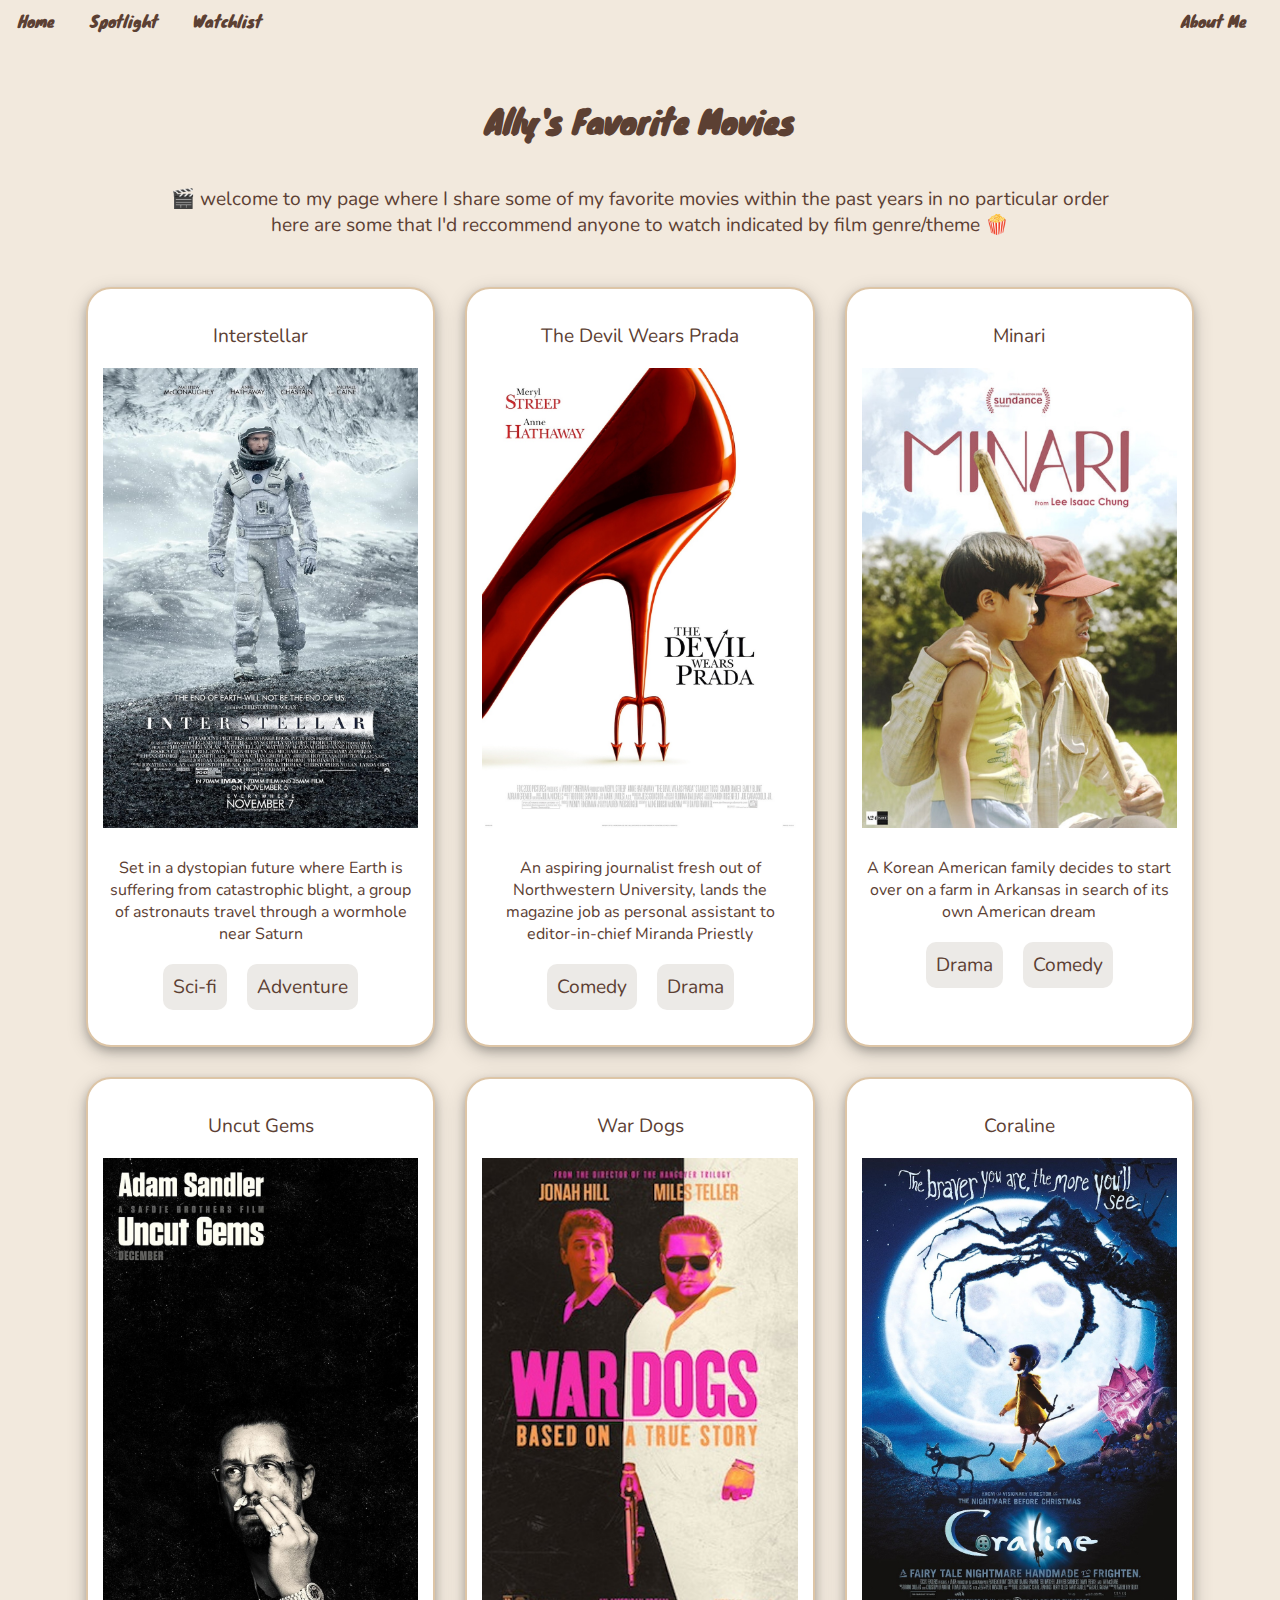
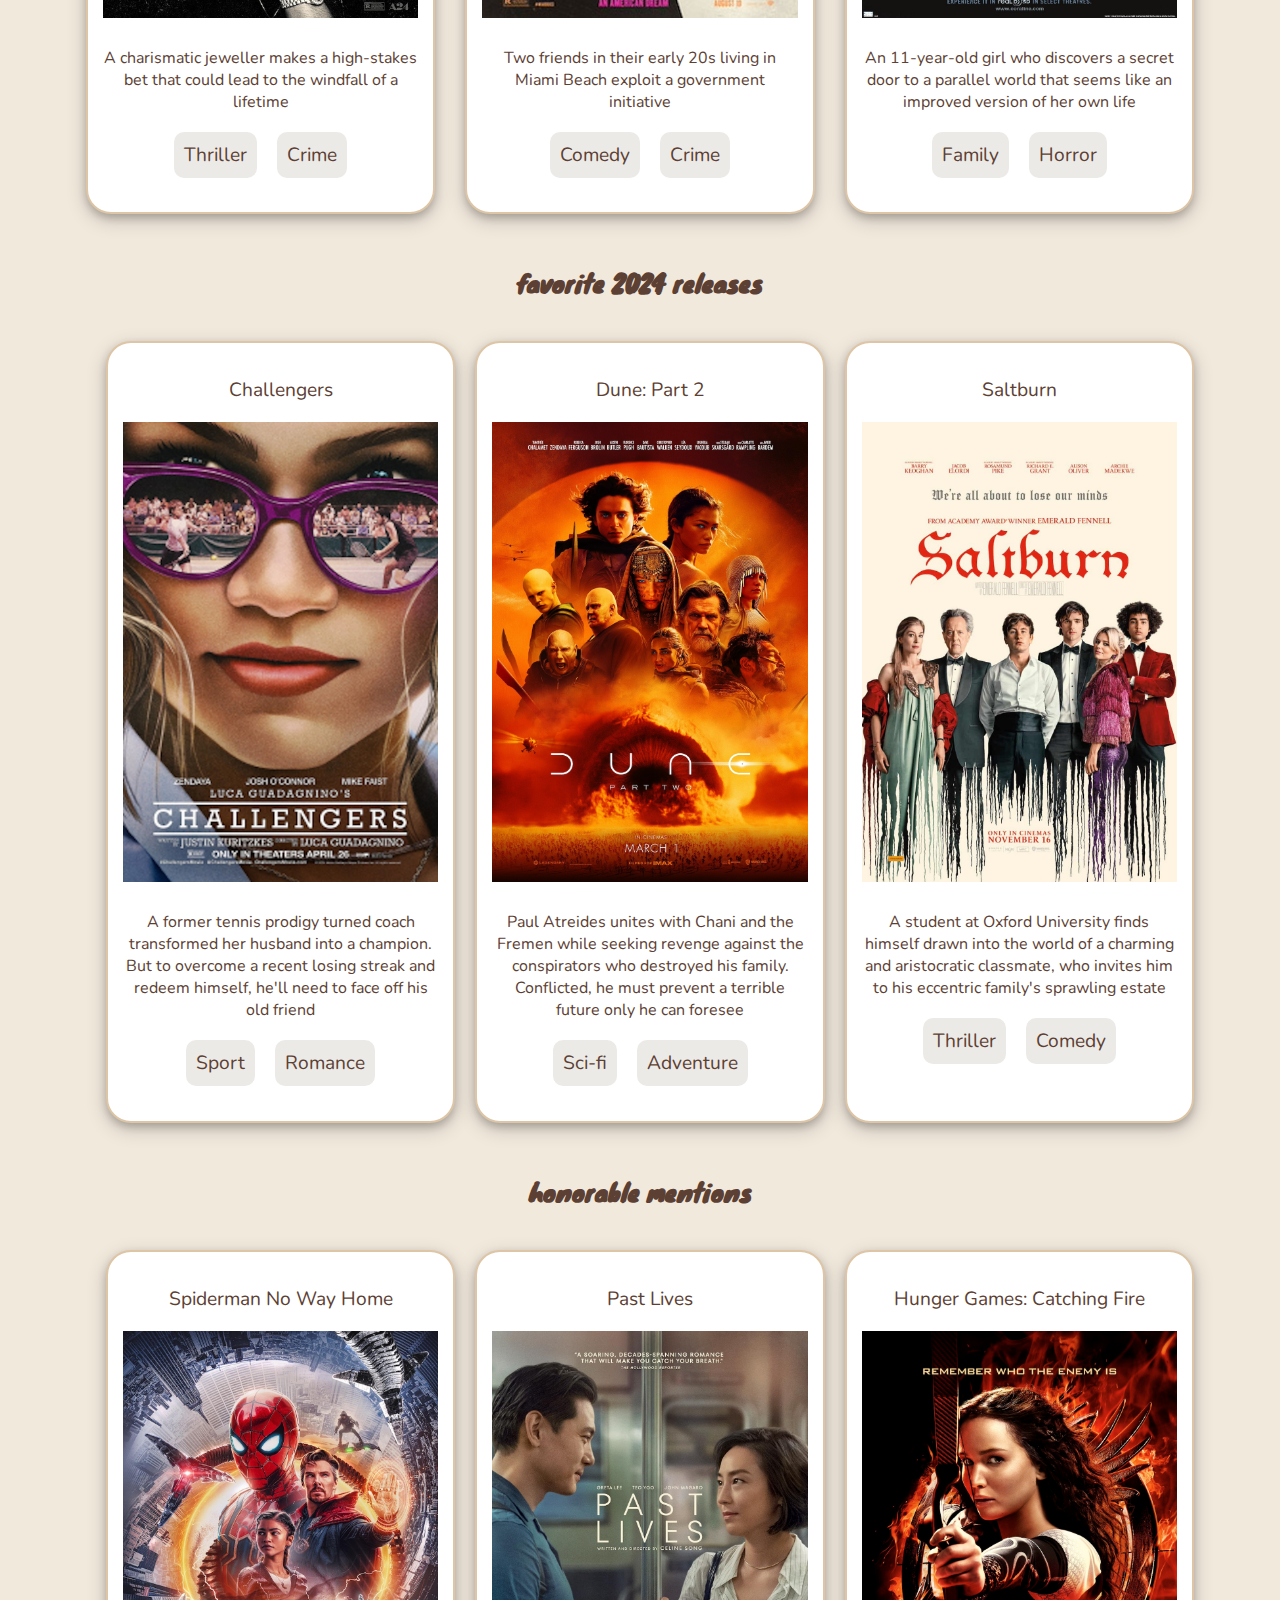
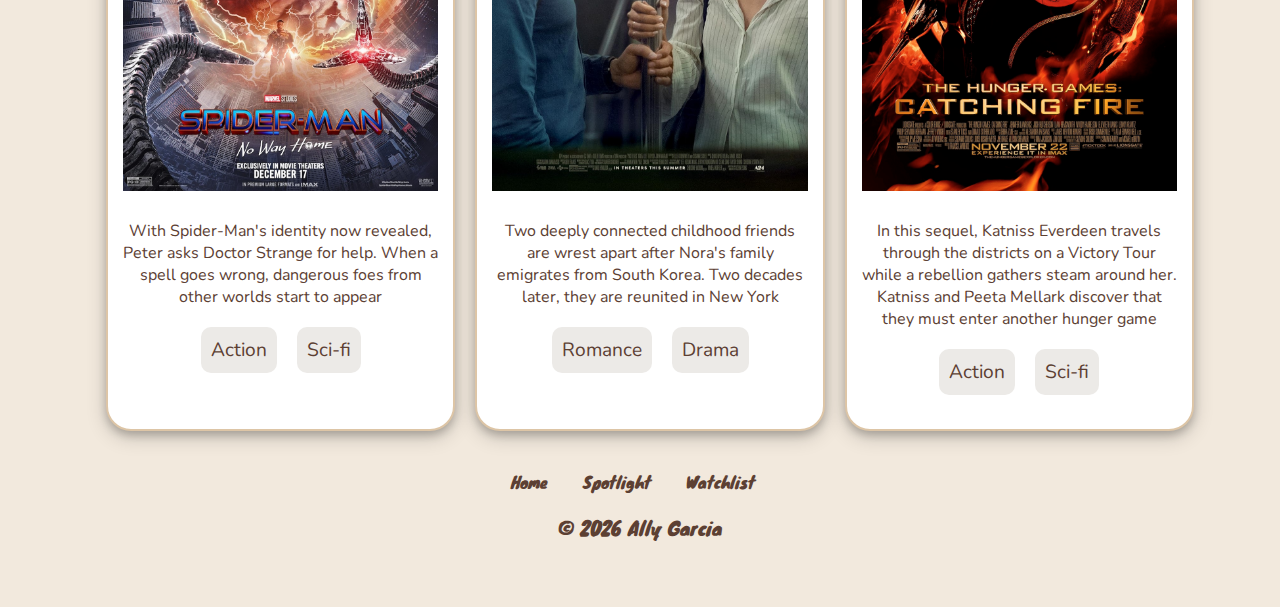
==== index.html @ f325ff00 "Add files via upload" ====
<!DOCTYPE html>
<html lang="en">
<head>
    <meta charset="UTF-8">
    <meta name="viewport" content="width=device-width, initial-scale=1.0">
    <link rel="stylesheet" type="text/css" href="css/html5reset.css">
    <link rel="stylesheet" type="text/css" href="css/style.css">
    <link rel="icon" type="image/png" href="images/me.PNG">
    <title>Favorite Movies</title>
</head>
<body>
    <header>
        <div class="skip"><a href = "#main-content">Skip to Main Content</a></div>
        <nav class="pages" title="main navigation">
            <ul>
                <li><a href = "index.html" class="active">Home</a></li>
                <li><a href = "spotlight.html">Spotlight</a></li>
                <li><a href = "watchlist.html">Watchlist</a></li>
            </ul>
            <ul class="about_me">
                <li><a href="about.html">About Me</a></li>
            </ul>
        </nav>
        <h1 id="title">Ally's Favorite Movies</h1>

    </header>
    <main id = "main-content" class="container"> 
        <p> &#127916; welcome to my page where I share some of my favorite movies within the past years in no particular order <br> here are some that I'd reccommend anyone to watch indicated by film genre/theme &#127871;</p>
<div class="favorites">
        <section id="inter" class="polaroid">
            <a href="https://www.imdb.com/title/tt0816692/" target="_blank"> 
            <p>Interstellar</p>
                <img src="images/inter.jpg" alt="Movie poster of Interstellar" class="movie-image">
                <div class="movie">
                <figcaption class="movie-title">Set in a dystopian future where Earth is suffering from catastrophic blight, a group of astronauts  travel through a wormhole near Saturn </figcaption>
            </div>
            <div class="themes">
                <p class ="t1">Sci-fi</p>
                <p class ="t2">Adventure</p>
        </div>
    </a>
    </section>

    
    <section id ="prada"  class="polaroid">
        <a href="https://www.imdb.com/title/tt0458352/" target="_blank"> 
        <p>The Devil Wears Prada</p>
        <img src="images/prada.jpg"  alt="Movie poster of The Devil Wears Prada">
        <div class="movie">
        <figcaption>An aspiring journalist fresh out of Northwestern University, lands the magazine job as  personal assistant to  editor-in-chief Miranda Priestly</figcaption>
    </div>
    <div class="themes">
        <p class ="t1">Comedy</p>
        <p class ="t2">Drama</p>
</div>
</a>
    </section>

    <section id ="minari" class="polaroid">
        <a href="https://www.imdb.com/title/tt10633456/" target="_blank"> 
        <p>Minari</p>
        <img src="images/minari.jpg" alt="Movie poster of Minari">
        <div class="movie">
        <figcaption>A Korean American family decides to start over on a farm in Arkansas in search of its own American dream </figcaption>
    </div>
    <div class="themes">
        <p class ="t1">Drama</p>
        <p class ="t2">Comedy</p>
</div>
</a>
    </section>

    <section id ="uncut" class="polaroid">
        <a href="https://www.imdb.com/title/tt5727208/" target="_blank"> 
        <p>Uncut Gems</p> 
        <img src="images/uncut.jpg" alt="Movie poster of Uncut Gems">
        <div class="movie"> 
        <figcaption>A charismatic jeweller makes a high-stakes bet that could lead to the windfall of a lifetime</figcaption>
    </div>
    <div class="themes">
        <p class ="t1">Thriller</p>
        <p class ="t2">Crime</p>
</div>
</a>
    </section>

    <section id ="war" class="polaroid"> 
        <a href="https://www.imdb.com/title/tt2005151/" target="_blank"> 
        <p>War Dogs</p> 
        <img src="images/war.jpg" alt="Movie poster of War Dogs">
        <div class="movie"> 
        <figcaption>Two friends in their early 20s living in Miami Beach  exploit a government initiative</figcaption>
    </div>
    <div class="themes">
        <p class ="t1">Comedy</p>
        <p class ="t2">Crime</p>
</div>
</a>
    </section>

    <section id ="coraline" class="polaroid">
        <a href="https://www.imdb.com/title/tt0327597/" target="_blank"> 
        <p>Coraline</p> 
        <img src="images/coraline.jpg" alt="Movie poster of Coraline">
        <div class="movie"> 
        <figcaption>An 11-year-old girl who discovers a secret door to a parallel world that seems like an improved version of her own life</figcaption>
    </div>
    <div class="themes">
        <p class ="t2">Family</p>
        <p class ="t2">Horror</p>
</div>
</a>
    </section>
</div>

<div class="y2024">
    <h2> favorite 2024 releases</h2>
    <br>
    <section id ="challengers" class="polaroid">
        <a href="https://www.imdb.com/title/tt16426418/" target="_blank"> 
        <p>Challengers</p> 
        <img src="images/challengers.jpeg" alt="Movie poster of Challeners">
        <div class="movie"> 
        <figcaption>A former tennis prodigy turned coach transformed her husband into a champion. But to overcome a recent losing streak and redeem himself, he'll need to face off his old friend</figcaption>
    </div>
    <div class="themes">
        <p class ="t1">Sport</p>
        <p class ="t2">Romance</p>
</div>
</a>
    </section>

    <section id ="dune" class="polaroid">
        <a href="https://www.imdb.com/title/tt15239678/" target="_blank"> 
        <p>Dune: Part 2</p> 
        <img src="images/dune.jpg" alt="Movie poster of Dune 2">
        <div class="movie"> 
        <figcaption>Paul Atreides unites with Chani and the Fremen while seeking revenge against the conspirators who destroyed his family. Conflicted, he must prevent a terrible future only he can foresee

        </figcaption>
    </div>
    <div class="themes">
        <p class ="t1">Sci-fi</p>
        <p class ="t2">Adventure</p>
</div>
</a>
    </section>

    <section id ="saltburn" class="polaroid">
        <a href="https://www.imdb.com/title/tt17351924/" target="_blank"> 
        <p>Saltburn</p> 
        <img src="images/saltburn.jpeg" alt="Movie poster of Saltburn">
        <div class="movie"> 
        <figcaption>A student at Oxford University finds himself drawn into the world of a charming and aristocratic classmate, who invites him to his eccentric family's sprawling estate </figcaption>
    </div>
    <div class="themes">
        <p class ="t1">Thriller</p>
        <p class ="t2">Comedy</p>
</div>
</a>
    </section>
</div>
<div class="honorable">
    <h2> honorable mentions</h2>
    <br>
    <section id ="spider" class="polaroid">
        <a href="https://www.imdb.com/title/tt10872600/" target="_blank"> 
        <p>Spiderman No Way Home</p> 
        <img src="images/spider.jpg" alt="Movie poster of Spiderman">
        <div class="movie"> 
        <figcaption>With Spider-Man's identity now revealed, Peter asks Doctor Strange for help. When a spell goes wrong, dangerous foes from other worlds start to appear</figcaption>
    </div>
    <div class="themes">
        <p class ="t1">Action</p>
        <p class ="t2">Sci-fi</p>
</div>
</a>
    </section>

    <section id ="past" class="polaroid">
        <a href="https://www.imdb.com/title/tt13238346/" target="_blank"> 
        <p>Past Lives</p> 
        <img src="images/past.jpg" alt="Movie poster of Past Lives">
        <div class="movie"> 
        <figcaption>Two deeply connected childhood friends are wrest apart after Nora's family emigrates from South Korea. Two decades later, they are reunited in New York
        </figcaption>
    </div>
    <div class="themes">
        <p class ="t1">Romance</p>
        <p class ="t2">Drama</p>
</div>
</a>
    </section>

    <section id ="hunger" class="polaroid">
        <a href="https://www.imdb.com/title/tt1951264/" target="_blank"> 
        <p>Hunger Games: Catching Fire</p> 
        <img src="images/hunger.jpg" alt="Movie poster of hunger games">
        <div class="movie"> 
        <figcaption>In this sequel, Katniss Everdeen travels through the districts on a Victory Tour while a rebellion gathers steam around her. Katniss and Peeta Mellark discover that they must enter another hunger game </figcaption>
    </div>
    <div class="themes">
        <p class ="t1">Action</p>
        <p class ="t2">Sci-fi</p>
</div>
</a>
    </section>
</div>
    </main>

    <footer>
        <nav class="page">
            <ul>
                <li><a href = "index.html" class="active">Home</a></li>
                <li><a href = "spotlight.html">Spotlight</a></li>
                <li><a href = "watchlist.html">Watchlist</a></li>
            </ul>
        </nav>
        <p>© <span id="year"></span> Ally Garcia</p>
        </footer>
        <script>
            document.getElementById("year").innerHTML = new Date().getFullYear();
        </script>
</body>
</html>
---- css/style.css ----
@import url('https://fonts.googleapis.com/css2?family=Knewave&display=swap');
@import url('https://fonts.googleapis.com/css2?family=Knewave&family=Nunito:ital,wght@0,200..1000;1,200..1000&display=swap');

.knewave-regular {
    font-family: "Knewave", serif;
    font-weight: 400;
    font-style: normal;
}

body p, figcaption{
    font-family: 'Nunito';
    color: #5C4033;
}
h1{
    font-family: 'Knewave';
    font-size: 3em;
    color: #5C4033;
}
h2, footer p, header, nav.page ul li a{
    font-family: 'Knewave';
    color: #5C4033;
}
body{
    text-align: center; 
    background-color: #f2e9dd;
}

li{
    display: inline-block;
}
a{
    color: #5C4033;
    text-decoration: none;
}
header{
    text-align: center;
}
body{
    background-color: white;
}
footer p{
    color: #5C4033;
}


#main-content{
    margin-right: 5%;
    margin-left: 5%;
}

h1{
    color: #5C4033;
    text-align:center;
    margin-top: 10%; 
    margin-top: 5%; 

}

footer{
    padding-top: 3%;
    padding-bottom: 3%;
}

.skip{
    position: absolute;
    top: -80px;
    left: 350px;
}
.skip a:focus{
    position: absolute;
    top: 80px;
    color: black;
        
}
#title{
    color: #5C4033;;
    text-align: center;
    margin-right: 20%;
    margin-left: 20%;
}
nav.pages, nav.page ul {
    display: flex;
    justify-content: space-between;
    align-items: center;
    list-style: none;
}
nav.pages ul, nav.page ul {
    display: flex;
    padding: 0px; 
    margin: 0px;
    justify-content: center;
}


nav.pages ul li, nav.page ul li {
    margin-right: 25px; 
    margin-left: 10px;
}

.about_me {
    margin-left: auto; 
}


@media screen and (prefers-reduced-motion: reduce){
    html{
        scroll-behavior: auto; 
    }
}

@media screen and (min-width: 300px){

    @keyframes fade-in {
        from {
          opacity: 0;
        }
        to {
          opacity: 1;
        }
      }
      
    .beetle{
        animation-name: fade-in;
        animation-duration: 4.5s;
    }
    @keyframes rotation {
        0% {
            transform: rotate(0deg); 
        }
        50% {
            transform: rotate(10deg); 
        }
        100% {
            transform: rotate(-10deg); 
        }
    }
    .ticket{
        width: 50%;
    }
    body{
        text-align: center; 
        background-color: #f2e9dd;
    }
    figcaption, .themes{
        visibility: none;
        display: none;
        justify-content: center;
    }
    section p{
        justify-content: center;
    }

    .favorites, .y2024, .honorable{
        display: flex;
        flex-wrap: wrap; 
        justify-content: center;
        gap: 20px;
    }


    img{
        width: 80%;
    }
    .polaroid{
        flex: 1 1 calc(50% - 20px);
        max-width: calc(50% - 20px); 
        box-sizing: border-box; 
    }
    h2 {
        display: block; 
        text-align: center;
        margin: 20px auto; 
        width: 100%; 
        position: relative;
    }
    .trailer{
        display: flex;
        flex-wrap: wrap;
        justify-content: center;
        gap: 20px;
    }
    .mov{
        width: 50%;
    }
    .movie p, .movie .fig, .watch{
        visibility: visible;
        display: flex;
        flex-wrap: wrap;
        justify-content: center;
    
    }
    .fig{
        margin-bottom: 30px;
        margin-right: 30px;
        margin-left: 30px
    }
    .me{
        width: 30%;
        border-radius: 360px;
        border: 2px solid #5C4033;
        background-color: #5C4033;
    }
    .about{
        margin-top: 5%;
    }
    h1{
        font-size: 2em;
    }
}
@media screen and (min-width: 900px){

        
    .ticket {
        animation-name: rotation;
        animation-duration: 5s;
        animation-iteration-count: infinite;
        animation-fill-mode: forwards;
        animation-direction: alternate;
        animation-timing-function: ease-in-out;
    }
    @keyframes slide {
        from {
          transform: translateY(100%);
        }
        to {
          transform: translateY(0%);
        }
      }
    
      .slide {
        animation-name: slide;
        animation-duration: 1.2s;
        animation-timing-function: linear;
      }

    .description {
        display: flex;
    }
    #main-content{ 
        display: flex;
        flex-wrap: wrap;
        justify-content: center;
        gap: 30px;
    }
    figcaption, section p{
        display: flex;
    }
    h2 {
        display: block; 
        text-align: center;
        margin: 20px auto; 
        width: 100%; 
    }
    p{
        font-size: 1.2em;
        text-align: center;

    }
    section {
        flex: 1 1 25%;
        text-align: center;
      }
    img{
        width: 100%;
        height: auto;
        object-fit: cover;

    }
    .polaroid:hover, .watch:hover {
        transform: scale(1.05);
        transition: transform 0.3s ease-in-out;
    }
    figcaption {
        margin-top: 8%; 
        text-align: center; 
        font-size: 1rem; 
        color: #5C4033;
    }
    body {
        background-color: #f2e9dd;
    }
    .favorites {
        display: flex;
        flex-wrap: wrap;
        justify-content: center;
        gap: 30px; /* Adjust spacing between the cards */
    }
    section.polaroid, section.watch {
        width: 100%;
        background-color: white;
        box-shadow: 0 4px 8px 0 rgba(0, 0, 0, 0.2), 0 6px 20px 0 rgba(0, 0, 0, 0.19);
        flex: 1 1 calc(33.33% - 30px); 
        max-width: calc(33.33% - 30px);
        box-sizing: border-box;
        padding: 15px 15px 15px 15px;
        border-radius: 25px;
        border:  #ddc5a6 2px solid;
    }
    section.watch{
        background-color: white;
    }

    div.movie {
        text-align: center;
      }

    .description{
        font-size: 1.em;
        text-align: center;
        color: #5C4033;
    }
    .themes{
        display: flex;
        justify-content: center;
        gap: 20px;
    }
    .t1, .t2{
        padding: 10px 10px 10px 10px;
        background-color: #eceae7;
        border-radius: 10px;
    }
    .synopsis {
        text-align: left; 
        width: 100%;   
        margin-top: 40px;   
    }
    
    .description p {
        text-align: left; 
        margin: 0;        
    }
    .ticket{
        width: 20%;
    }
    .review p{
        margin-left: 20%;
        margin-right: 20%;
    }
    .beetle{
        border: 5px solid white;
        border-radius: 25px;
    }
    .watch{
        flex-wrap: nowrap;
        flex-direction: row;
        align-items: center;
        margin: 20px 20px 20px 20px;
    }
    #main{
        display: flex;
        flex-wrap: wrap;
        justify-content: center;

    }
    .movie p, .movie figcaption{
        visibility: visible;
        display: flex;
    }
    .watch{
        display: flex;
        flex-wrap: wrap;
        justify-content: center;
        border: 2px solid #5C4033;
        border-radius: 25px;
        padding: 10px 10px 10px 10px;
        margin: 10px 10px 10px 10px;
    }
    .mov{
        width: 70%;
        height: 70%;
        margin-right: 2%;
    }
    .movie{
        display:flex;
        flex-direction: column;

    }
    .fig{
        margin-top: 0px;
        margin-left: 0px;
        margin-right: 0px;
        margin-bottom: 0px;
    }
    .movie p{
        margin-top: 0px;
        margin-bottom: 0px;
    }
    .me{
        width: 20%;
        border-radius: 360px;
        border: 2px solid #5C4033;
        background-color: #5C4033;
    }
    .about{
        margin-left: 10%;
        margin-right: 10%;
        display: flex;
        align-items: center;
    }
    .descript{
        margin-left: 3%;
        margin-right: 10%;
    }
    .video{
        width: 100%;
        height: 100%
    }
}
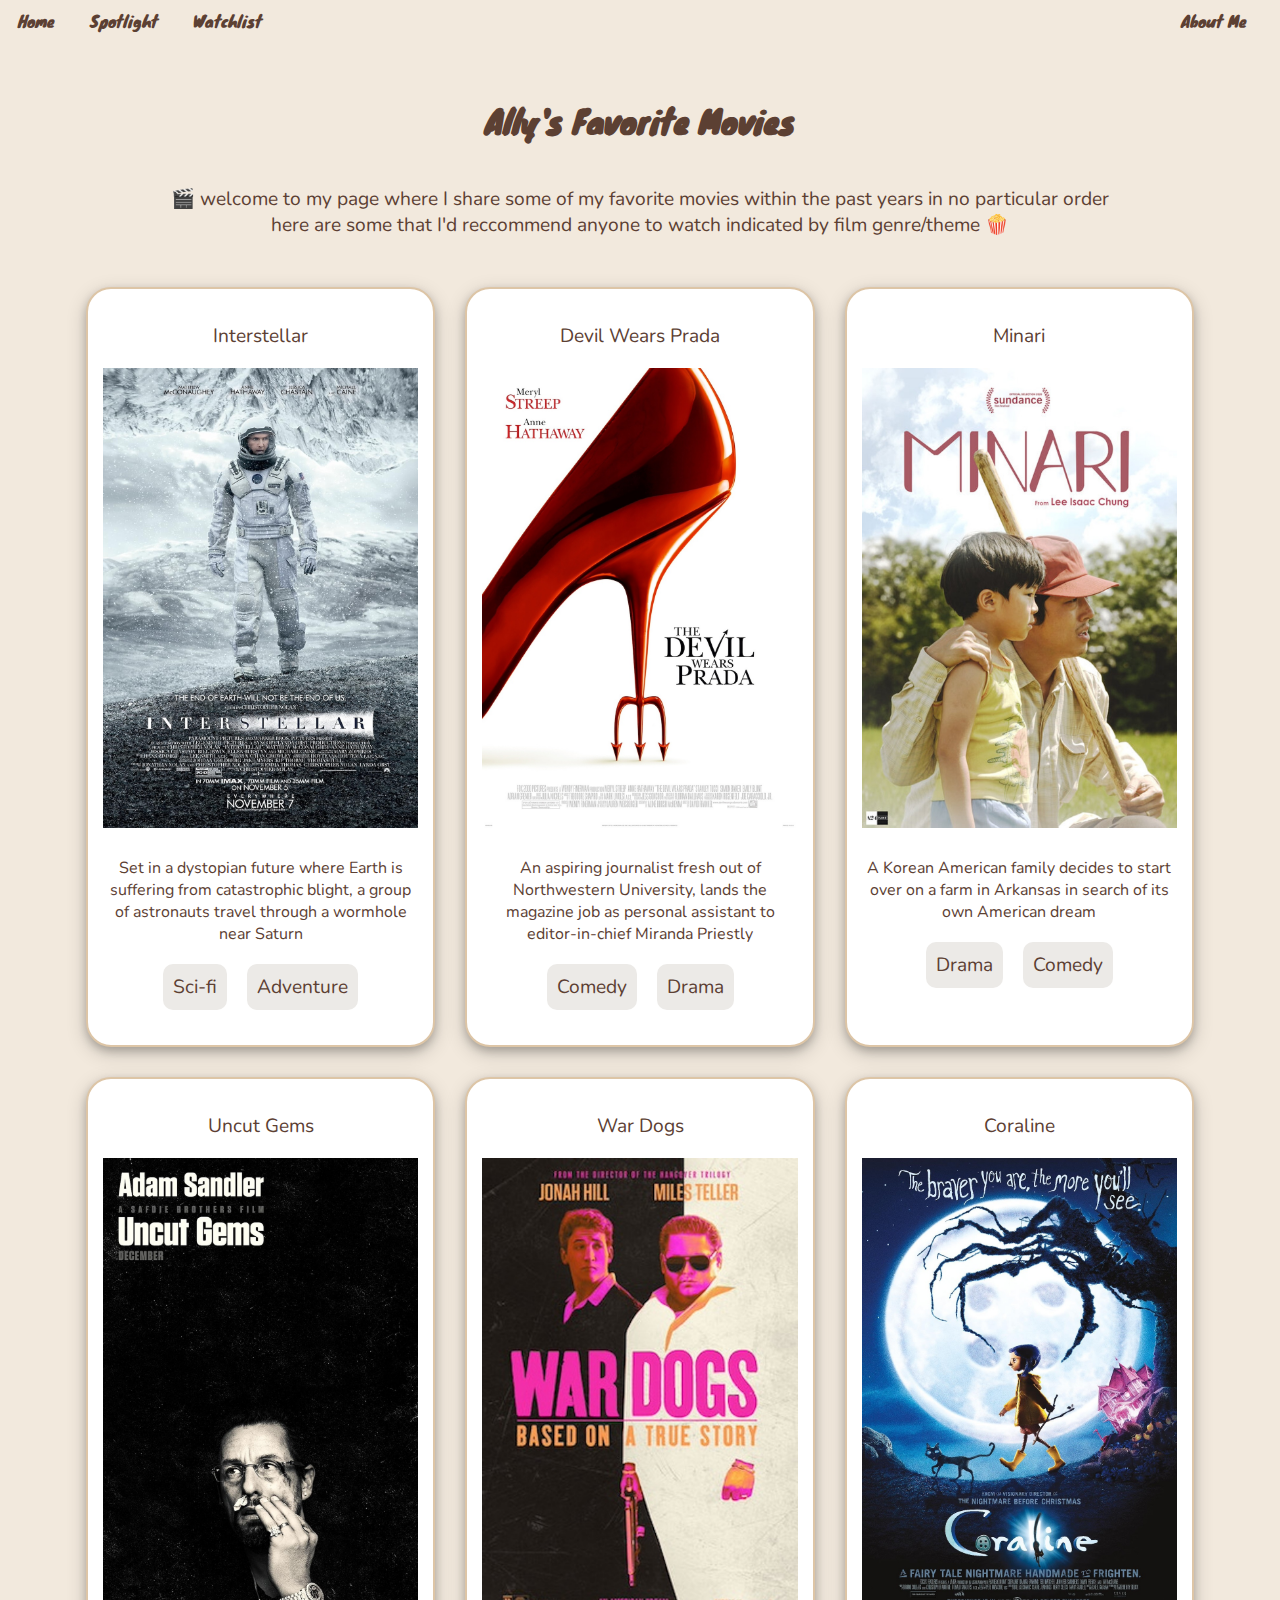
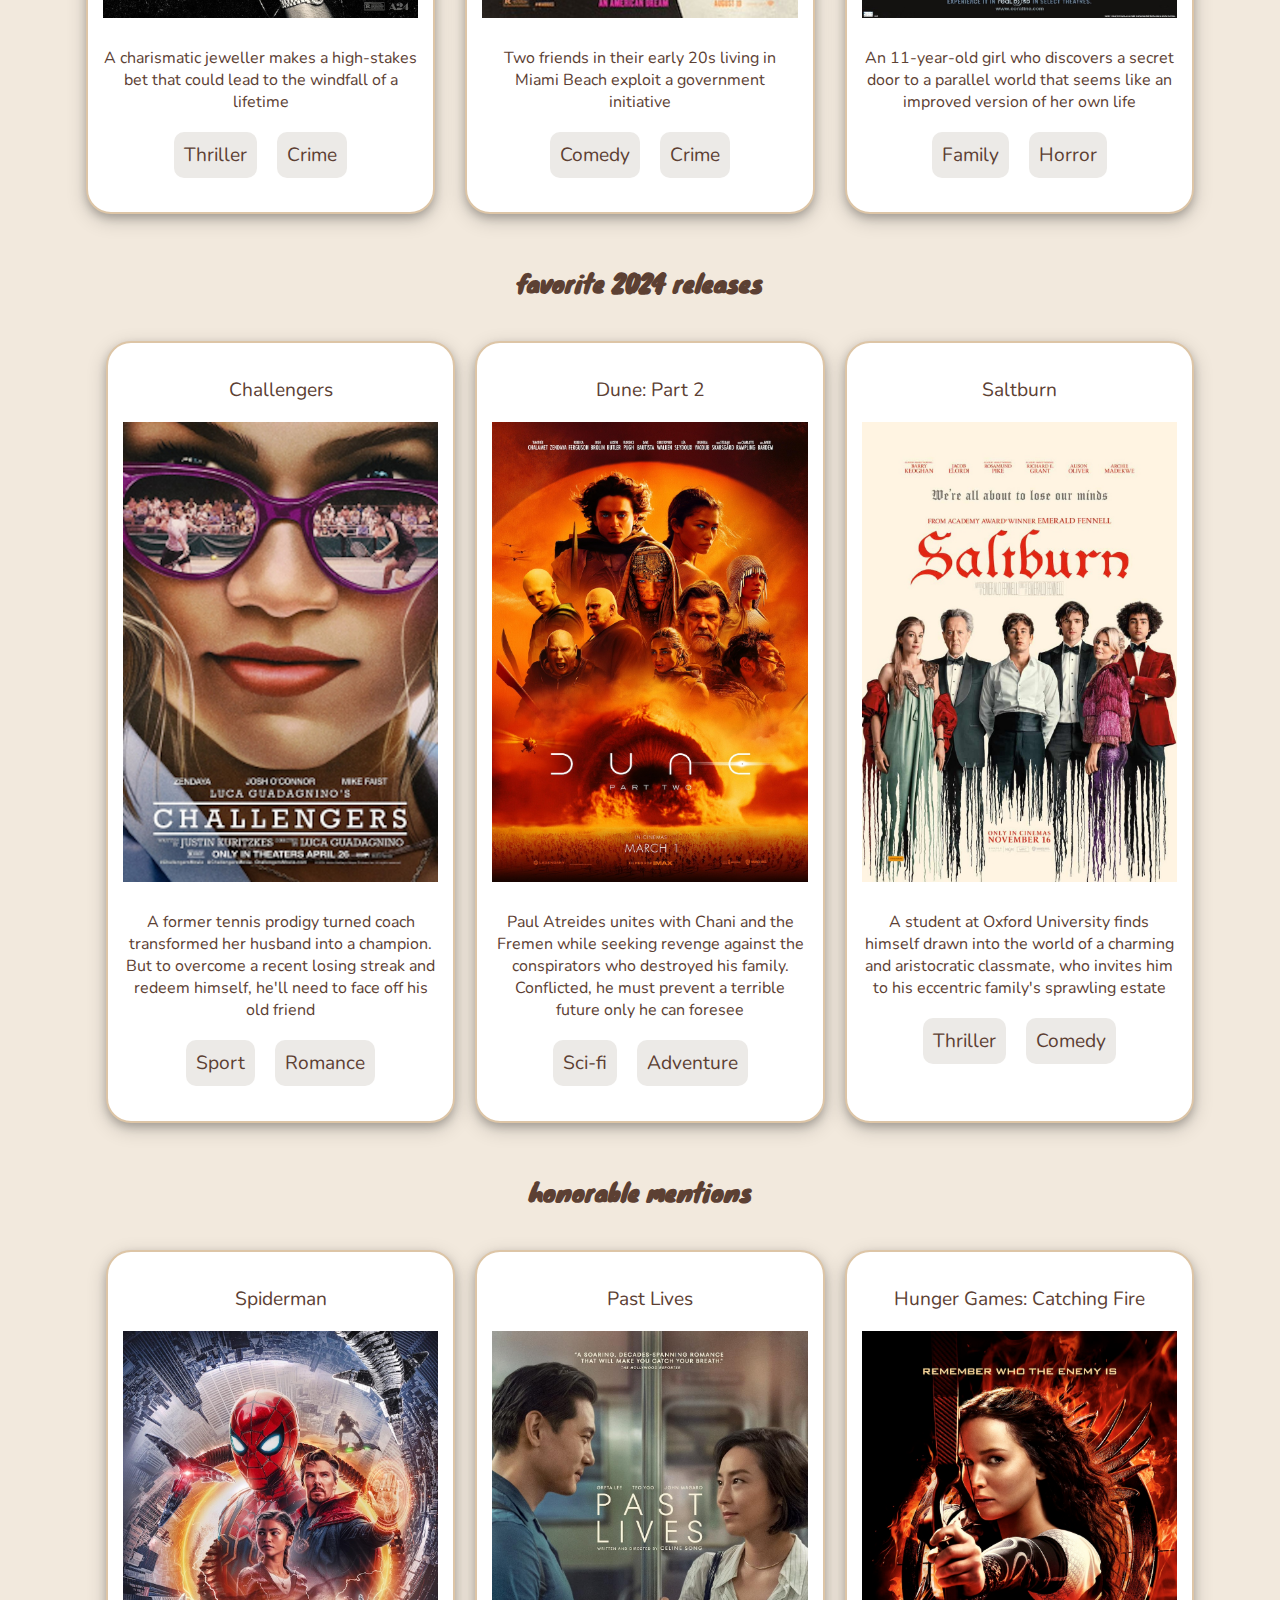
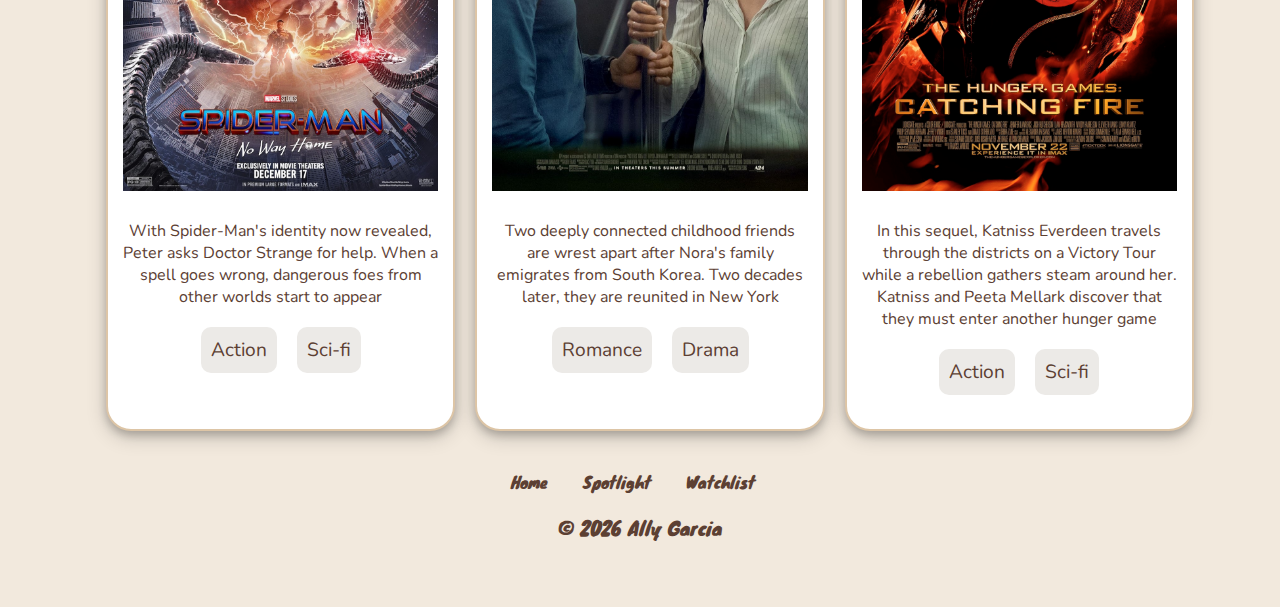
==== commit 03bed9ed: "Add files via upload" ====
--- a/index.html
+++ b/index.html
@@ -27,6 +27,7 @@
     <main id = "main-content" class="container"> 
         <p> &#127916; welcome to my page where I share some of my favorite movies within the past years in no particular order <br> here are some that I'd reccommend anyone to watch indicated by film genre/theme &#127871;</p>
 <div class="favorites">
+
         <section id="inter" class="polaroid">
             <a href="https://www.imdb.com/title/tt0816692/" target="_blank"> 
             <p>Interstellar</p>
@@ -44,7 +45,7 @@
     
     <section id ="prada"  class="polaroid">
         <a href="https://www.imdb.com/title/tt0458352/" target="_blank"> 
-        <p>The Devil Wears Prada</p>
+        <p>Devil Wears Prada</p>
         <img src="images/prada.jpg"  alt="Movie poster of The Devil Wears Prada">
         <div class="movie">
         <figcaption>An aspiring journalist fresh out of Northwestern University, lands the magazine job as  personal assistant to  editor-in-chief Miranda Priestly</figcaption>
@@ -165,7 +166,7 @@
     <br>
     <section id ="spider" class="polaroid">
         <a href="https://www.imdb.com/title/tt10872600/" target="_blank"> 
-        <p>Spiderman No Way Home</p> 
+        <p>Spiderman</p> 
         <img src="images/spider.jpg" alt="Movie poster of Spiderman">
         <div class="movie"> 
         <figcaption>With Spider-Man's identity now revealed, Peter asks Doctor Strange for help. When a spell goes wrong, dangerous foes from other worlds start to appear</figcaption>
--- a/css/style.css
+++ b/css/style.css
@@ -2,6 +2,7 @@
 @import url('https://fonts.googleapis.com/css2?family=Knewave&display=swap');
 @import url('https://fonts.googleapis.com/css2?family=Knewave&family=Nunito:ital,wght@0,200..1000;1,200..1000&display=swap');
 
+/*applying fonts to the page */
 .knewave-regular {
     font-family: "Knewave", serif;
     font-weight: 400;
@@ -25,7 +26,7 @@
     text-align: center; 
     background-color: #f2e9dd;
 }
-
+/* making nav links vertical */
 li{
     display: inline-block;
 }
@@ -33,6 +34,7 @@
     color: #5C4033;
     text-decoration: none;
 }
+/*basic stlying for landmarks */
 header{
     text-align: center;
 }
@@ -56,12 +58,18 @@
     margin-top: 5%; 
 
 }
+#title{
+    color: #5C4033;;
+    text-align: center;
+    margin-right: 20%;
+    margin-left: 20%;
+}
 
 footer{
     padding-top: 3%;
     padding-bottom: 3%;
 }
-
+/*stlying skip to main link */
 .skip{
     position: absolute;
     top: -80px;
@@ -73,12 +81,8 @@
     color: black;
         
 }
-#title{
-    color: #5C4033;;
-    text-align: center;
-    margin-right: 20%;
-    margin-left: 20%;
-}
+
+/* more stlying to nav links */
 nav.pages, nav.page ul {
     display: flex;
     justify-content: space-between;
@@ -102,15 +106,9 @@
     margin-left: auto; 
 }
 
-
-@media screen and (prefers-reduced-motion: reduce){
-    html{
-        scroll-behavior: auto; 
-    }
-}
-
 @media screen and (min-width: 300px){
 
+    /* Keyframes for animation */
     @keyframes fade-in {
         from {
           opacity: 0;
@@ -135,82 +133,6 @@
             transform: rotate(-10deg); 
         }
     }
-    .ticket{
-        width: 50%;
-    }
-    body{
-        text-align: center; 
-        background-color: #f2e9dd;
-    }
-    figcaption, .themes{
-        visibility: none;
-        display: none;
-        justify-content: center;
-    }
-    section p{
-        justify-content: center;
-    }
-
-    .favorites, .y2024, .honorable{
-        display: flex;
-        flex-wrap: wrap; 
-        justify-content: center;
-        gap: 20px;
-    }
-
-
-    img{
-        width: 80%;
-    }
-    .polaroid{
-        flex: 1 1 calc(50% - 20px);
-        max-width: calc(50% - 20px); 
-        box-sizing: border-box; 
-    }
-    h2 {
-        display: block; 
-        text-align: center;
-        margin: 20px auto; 
-        width: 100%; 
-        position: relative;
-    }
-    .trailer{
-        display: flex;
-        flex-wrap: wrap;
-        justify-content: center;
-        gap: 20px;
-    }
-    .mov{
-        width: 50%;
-    }
-    .movie p, .movie .fig, .watch{
-        visibility: visible;
-        display: flex;
-        flex-wrap: wrap;
-        justify-content: center;
-    
-    }
-    .fig{
-        margin-bottom: 30px;
-        margin-right: 30px;
-        margin-left: 30px
-    }
-    .me{
-        width: 30%;
-        border-radius: 360px;
-        border: 2px solid #5C4033;
-        background-color: #5C4033;
-    }
-    .about{
-        margin-top: 5%;
-    }
-    h1{
-        font-size: 2em;
-    }
-}
-@media screen and (min-width: 900px){
-
-        
     .ticket {
         animation-name: rotation;
         animation-duration: 5s;
@@ -219,6 +141,92 @@
         animation-direction: alternate;
         animation-timing-function: ease-in-out;
     }
+    /* stlying home page */
+    .ticket{
+        width: 50%;
+    }
+    body{
+        text-align: center; 
+        background-color: #f2e9dd;
+    }
+    figcaption, .themes{
+        visibility: none;
+        display: none;
+        justify-content: center;
+    }
+    section p{
+        justify-content: center;
+        font-size: 0.8em;
+    }
+
+    .favorites, .y2024, .honorable{
+        display: flex;
+        flex-wrap: wrap; 
+        justify-content: center;
+        gap: 20px;
+    }
+
+    img{
+        width: 80%;
+    }
+    .polaroid{
+        flex: 1 1 calc(50% - 20px);
+        max-width: calc(50% - 20px); 
+        box-sizing: border-box; 
+    }
+    h2 {
+        display: block; 
+        text-align: center;
+        margin: 20px auto; 
+        width: 100%; 
+        position: relative;
+    }
+    /* stlying spotlight & watch page */
+    .trailer{
+        display: flex;
+        flex-wrap: wrap;
+        justify-content: center;
+        gap: 20px;
+    }
+    .mov{
+        width: 50%;
+    }
+    .movie p, .movie .fig, .watch{
+        visibility: visible;
+        display: flex;
+        flex-wrap: wrap;
+        justify-content: center;
+    
+    }
+    .fig{
+        margin-bottom: 30px;
+        margin-right: 30px;
+        margin-left: 30px
+    }
+    /* stlying about page */
+    .me{
+        width: 30%;
+        border-radius: 360px;
+        border: 2px solid #5C4033;
+        background-color: #5C4033;
+    }
+    .about{
+        margin-top: 5%;
+    }
+    h1{
+        font-size: 2em;
+    }
+    /* making the about page footer be on the bottom of the page */
+    .aboutfooter
+    {
+        position: absolute;
+        bottom: 0;
+        width: 100%;
+    }
+}
+@media screen and (min-width: 900px){
+
+/* keyframes for animation */
     @keyframes slide {
         from {
           transform: translateY(100%);
@@ -233,7 +241,7 @@
         animation-duration: 1.2s;
         animation-timing-function: linear;
       }
-
+/* stlying spotlight and hompage page */
     .description {
         display: flex;
     }
@@ -267,6 +275,7 @@
         object-fit: cover;
 
     }
+    /* stlying movie cards on home and watchlist page */
     .polaroid:hover, .watch:hover {
         transform: scale(1.05);
         transition: transform 0.3s ease-in-out;
@@ -284,8 +293,9 @@
         display: flex;
         flex-wrap: wrap;
         justify-content: center;
-        gap: 30px; /* Adjust spacing between the cards */
-    }
+        gap: 30px; 
+    }
+    /* stlying card itself */
     section.polaroid, section.watch {
         width: 100%;
         background-color: white;
@@ -320,12 +330,18 @@
         background-color: #eceae7;
         border-radius: 10px;
     }
+
     .synopsis {
         text-align: left; 
         width: 100%;   
         margin-top: 40px;   
     }
-    
+    section p{
+        justify-content: center;
+        font-size: 1.2em;
+    }
+
+    /* stlying spotlight page */
     .description p {
         text-align: left; 
         margin: 0;        
@@ -353,10 +369,12 @@
         justify-content: center;
 
     }
+    /*making movie decriptions visible on hompage */
     .movie p, .movie figcaption{
         visibility: visible;
         display: flex;
     }
+    /*fixing layout of movie cards on watchlist page */
     .watch{
         display: flex;
         flex-wrap: wrap;
@@ -386,6 +404,7 @@
         margin-top: 0px;
         margin-bottom: 0px;
     }
+    /* stlying about page */
     .me{
         width: 20%;
         border-radius: 360px;
@@ -406,4 +425,12 @@
         width: 100%;
         height: 100%
     }
+}
+@media screen and (prefers-reduced-motion: reduce){
+    html{
+        scroll-behavior: auto; 
+    }
+    .beetle, .ticket, .slide{
+        animation: none;
+    }
 }